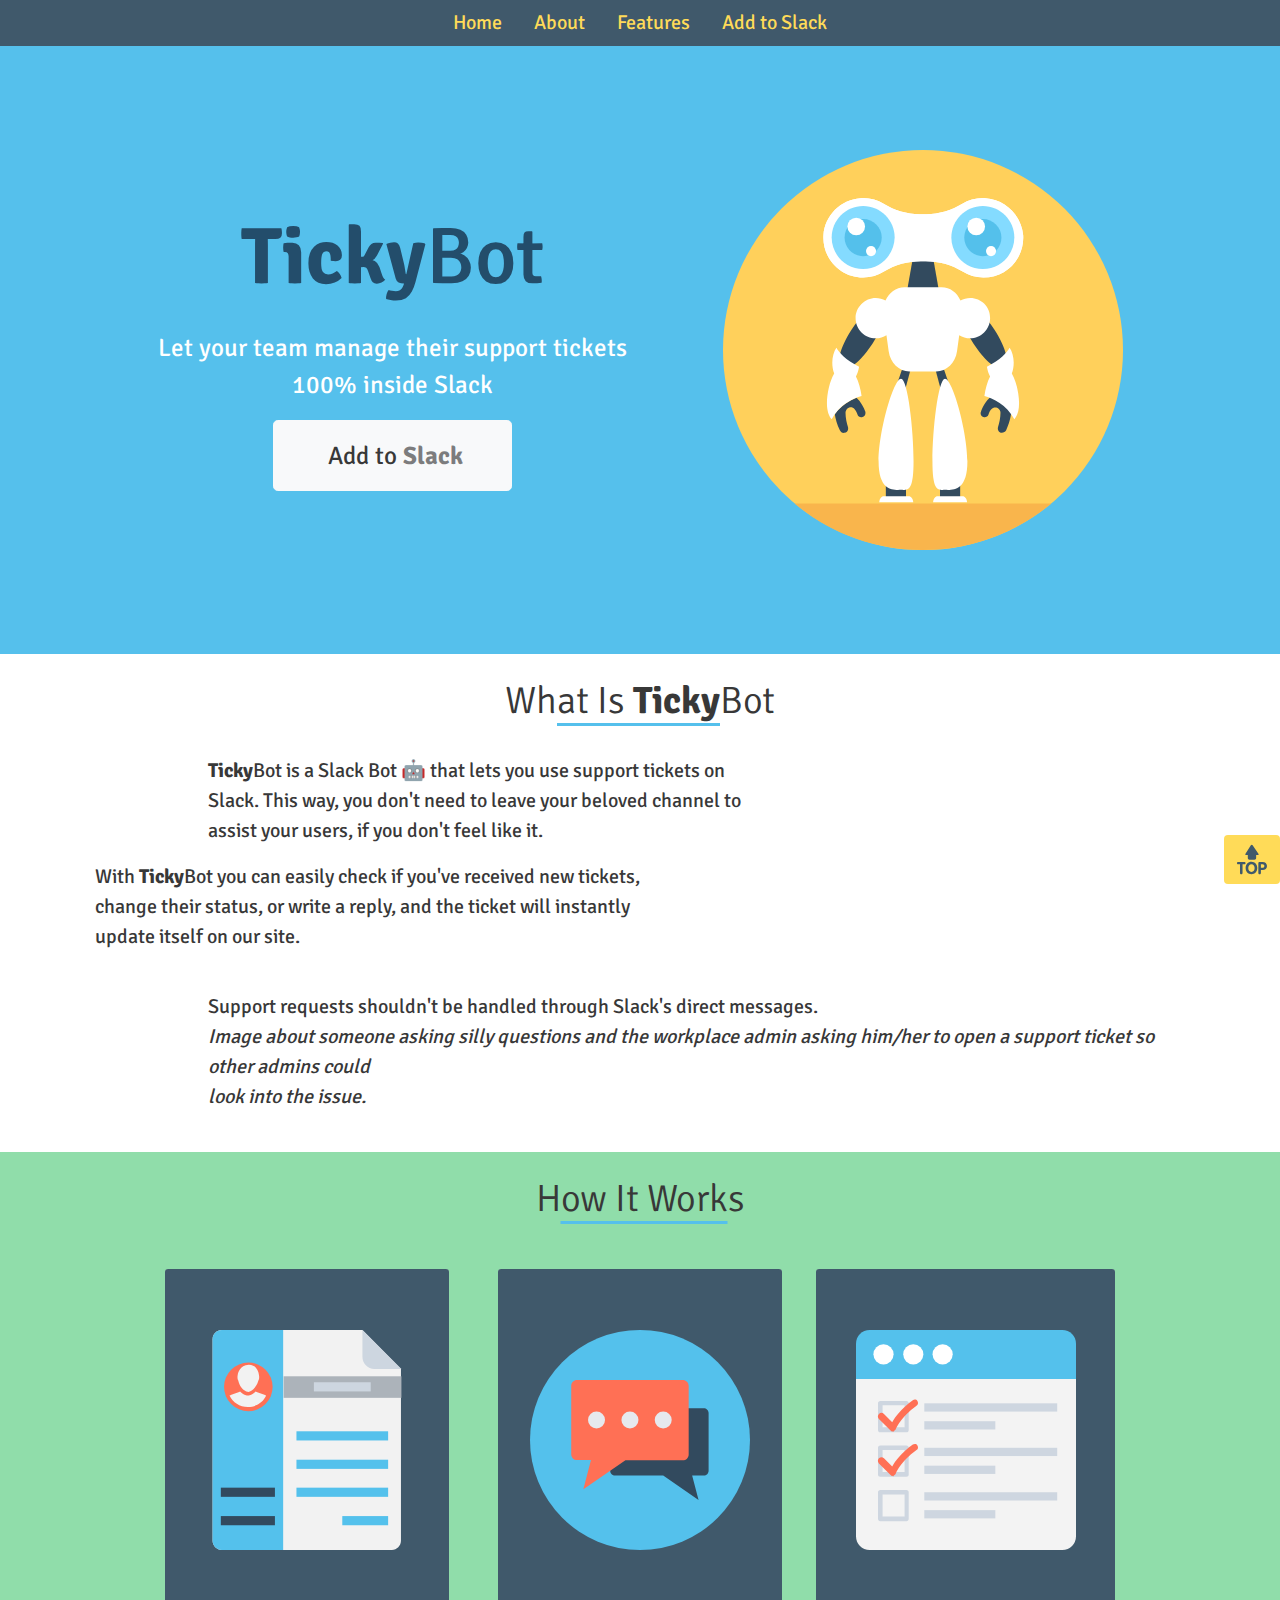
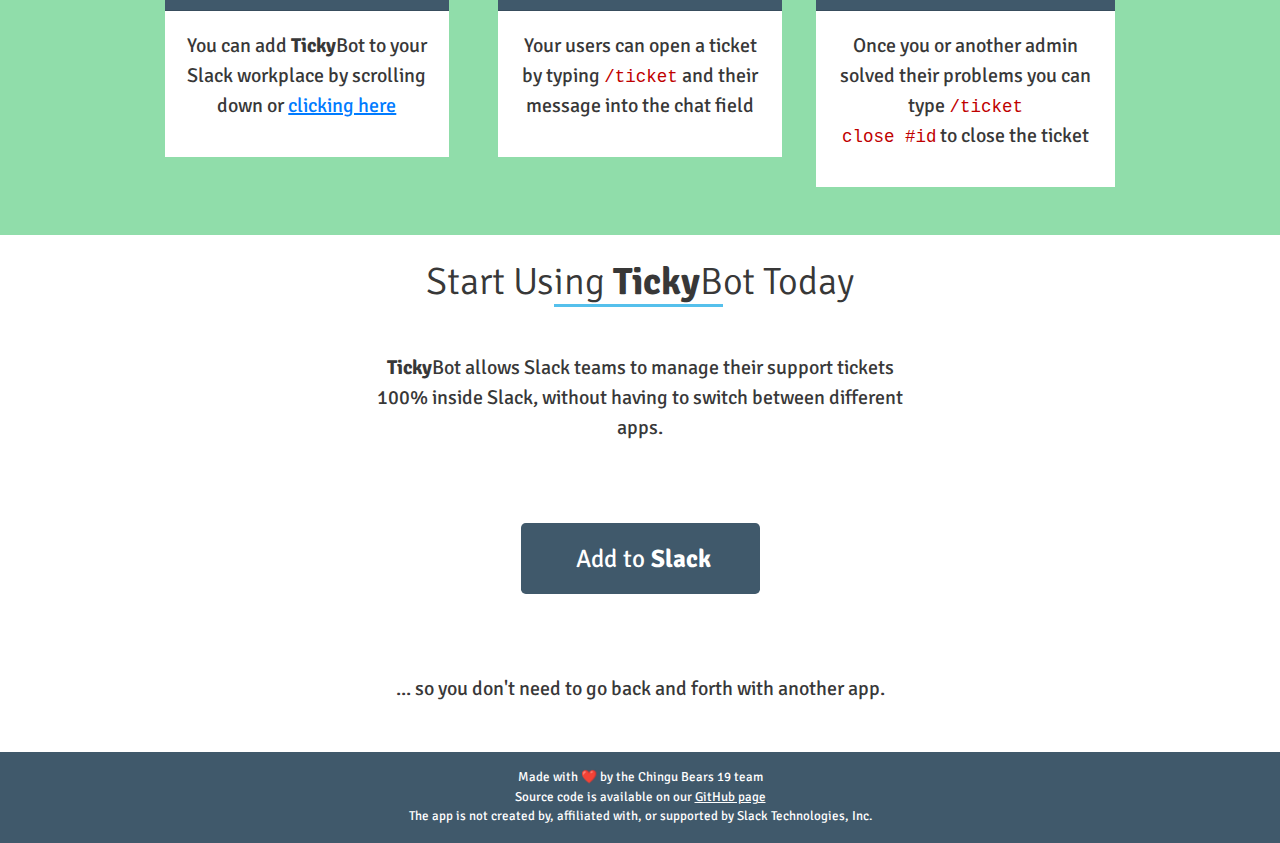
==== index.html @ 97c27455 "added file" ====
<!DOCTYPE html>
<html>
<head>
  <meta charset="utf-8"/>
  <meta name="viewport" content="width=device-width, initial-scale=1, shrink-to-fit=no">
  <link rel="stylesheet" href="https://stackpath.bootstrapcdn.com/bootstrap/4.3.1/css/bootstrap.min.css" integrity="sha384-ggOyR0iXCbMQv3Xipma34MD+dH/1fQ784/j6cY/iJTQUOhcWr7x9JvoRxT2MZw1T" crossorigin="anonymous">
  <link rel="stylesheet" type="text/css" href="style.css">
  <link href="https://fonts.googleapis.com/css?family=Signika:300,600" rel="stylesheet">
  <title>TickyBot - Your Support Ticket Slack Bot</title>
</head>

<body>
<div class="container-fluid">

    <!-- Navigation bar -->
    <div class='row grayblue-background py-0' id='navbar'>
      <div class='col'>
        <nav class="nav justify-content-center font-20">
          <a class='nav-link' href="#home">Home</a>
          <a class='nav-link' href="#about">About</a>
          <a class='nav-link' href="#features">Features</a>
          <a class='nav-link' href="https://chingu-prework.slack.com/oauth/559848241895.f52724d042497f7b19823cac31934ffb5e367deac87d7309b116299316741ff5">Add to Slack</a>
        </nav>
      </div>
    </div>
    <!-- End of navigation bar -->

    <!--Home section -->
    <div class="row blue-background justify-content-center py-6" id="home">
        <!-- First column, slogan-->
        <div class="col-auto text-center align-self-center pr-5">
          <h1 class='mb-4'><span class='font-weight-bold'>Ticky</span>Bot</h1>
          <p class="text-white font-25"> Let your team manage their support tickets<br>
          100% inside Slack</p>
          <a class="btn btn-light btn-lg px-5 py-3 font-25" style="color: #383838;" href="https://chingu-prework.slack.com/oauth/559848241895.f52724d042497f7b19823cac31934ffb5e367deac87d7309b116299316741ff5" role="button">
          <img src="https://tickybott.herokuapp.com/5e594ad76535670e7f227f79c6b72799.svg" alt="" class="smaller-image">   Add to <b class='text-black-50'>Slack</b></a>
        </div>

        <!-- Second column, Tickybot image -->
        <div class='col-auto pl-5 pt-4 pb-4'>
          <img src="tickybot.svg" alt="Tickyboy Robot">
        </div>
    </div>
    <!-- End of home section -->

    <!-- About section -->
    <div class='row py-4' id="about">
      <div class='col'>
        <!-- This column has three rows -->

        <!-- First row -->
        <div class='row mb-4'>
          <div class='col text-center'>
            <h2>Wh<u>at Is <span class='font-weight-bold'>Ticky</span></u>Bot</h2>
          </div>
        </div>

        <!-- Second row -->
        <div class='row font-20 mb-4 px-6'>
          <div class="col-auto pl-6">
            <p class='pl-5'><strong>Ticky</strong>Bot is a Slack Bot 🤖 that lets you use support tickets on<br>
            Slack. This way, you don't need to leave your beloved channel to<br>
            assist your users, if you don't feel like it.</p>
          </div>
          <div class='col-auto'>
            <p>With <b>Ticky</b>Bot you can easily check if you've received new tickets,<br>
            change their status, or write a reply, and the ticket will instantly<br>
            update itself on our site.</p>
          </div>
        </div>

        <!-- Third row -->
        <div class='row px-6'>
          <div class="col font-20 pl-6">
            <p class='mb-0 pl-5'>Support requests shouldn't be handled through Slack's direct messages.</p>
            <p class="font-italic pl-5">Image about someone asking silly questions and the workplace admin 
              asking him/her to open a support ticket so other admins could<br> look into the issue.</p>
          </div>
        </div>

      </div>
    </div>
    <!-- End of about section -->

    <!-- Features section. It should have 3 cards -->
    <div id="features" class="row pt-4 pb-5 text-center green-background">
      <div class="col">

      <!-- First row -->
      <div class="row mb-4">
        <div class='col'>
            <h2>H<u>ow It Work</u>s</h2>
        </div>
      </div>
      
      <!-- Second row -->
      <div class="row font-20 d-flex flex-row flex-wrap row-padding justify-content-between">

          <div class="col h-100 flex-32">
            <!-- <div class="card-deck justify-content-center"> -->

            <div class="card h-100 card-border">
              <div class="card-header card-h grayblue-background">
                <img src="workplace.svg" alt="" class="medium-image">
              </div>
              <div class="card-body card-b">
                <p>You can add <b>Ticky</b>Bot to your Slack workplace by scrolling down or 
                  <span><a href='#get-tb'>clicking here</a></span></p>
              </div>
            </div>
          </div>

          <div class='col h-100 flex-32'>
            <div class="card h-100 card-border">
              <div class='card-header card-h grayblue-background'>
                <img src="bubble.svg" alt="" class="medium-image">
              </div>
              <div class="card-body card-b">
                <p>Your users can open a ticket by typing <code class="red-text">/ticket</code> and their message into the chat field</p>
              </div>
            </div>
          </div>
          
          <div class='col h-100 flex-32 pl-0'>
            <div class="card h-100 card-border">
              <div class='card-header card-h grayblue-background'>
                <img src="tasks.svg" alt="" class="medium-image">
              </div>
              <div class="card-body card-b">
                <p>Once you or another admin solved their problems you can type <code class="red-text">/ticket <br> close #id</code> to close the ticket</p>
              </div>
            </div>

          <!-- </div> -->
          </div>

      </div>

      </div>
    </div>
    <!-- End of features section -->

    <!-- Get tickybot section -->
    <div class="row" id='get-tb'>
      <div class="col text-center">
        <h2 class='mt-4 mb-5'>Start Us<u>ing <span class='font-weight-bold'>Ticky</span>B</u>ot Today</h2>
          <p class='font-20 mb-6'><b>Ticky</b>Bot allows Slack teams to manage their support tickets<br>
          100% inside Slack, without having to switch between different<br> apps.</p>
          <a class="btn grayblue-background btn-lg mb-6 px-5 py-3 font-25" style="color: white;" href="https://chingu-prework.slack.com/oauth/559848241895.f52724d042497f7b19823cac31934ffb5e367deac87d7309b116299316741ff5" role="button">
          <img src="https://tickybott.herokuapp.com/5e594ad76535670e7f227f79c6b72799.svg" alt="" class="smaller-image">   Add to <b>Slack</b></a>
        <p class='font-20 mb-5'>... so you don't need to go back and forth with another app.</p>
      </div>
    </div>
    <!-- End of get tickybot section -->

    <!-- Footer section -->
    <div class='row pt-3  grayblue-background'>
      <div  id="footer" class="col text-center text-white">
        <p class='font-13'>Made with ❤️ by the Chingu Bears 19 team<br>
        Source code is available on our <a href="#" class='text-white und'>GitHub page</a><br>
        The app is not created by, affiliated with, or supported by Slack Technologies, Inc.</p>
      </div>
    </div>
    <!-- End of footer section -->

    <!-- Button that takes to the top -->
    <div class='row fixed-bottom pb-3 ml-3'>
      <div class='col d-flex justify-content-end'>
        <a class='btn yellow-bg' href='#navbar'><img src='top.svg' alt='Button to the top' class='xs-image'></a>
      </div>
    </div>


</div>

<script src="https://code.jquery.com/jquery-3.2.1.slim.min.js" integrity="sha384-KJ3o2DKtIkvYIK3UENzmM7KCkRr/rE9/Qpg6aAZGJwFDMVNA/GpGFF93hXpG5KkN" crossorigin="anonymous"></script>
<script src="https://cdnjs.cloudflare.com/ajax/libs/popper.js/1.12.9/umd/popper.min.js" integrity="sha384-ApNbgh9B+Y1QKtv3Rn7W3mgPxhU9K/ScQsAP7hUibX39j7fakFPskvXusvfa0b4Q" crossorigin="anonymous"></script>
<script src="https://maxcdn.bootstrapcdn.com/bootstrap/4.0.0/js/bootstrap.min.js" integrity="sha384-JZR6Spejh4U02d8jOt6vLEHfe/JQGiRRSQQxSfFWpi1MquVdAyjUar5+76PVCmYl" crossorigin="anonymous"></script>
</body>
</html>
---- style.css ----
.blue-background {
  background-color: #55c0ec;
}

.green-background {
  background-color: #90ddaa;
}

.grayblue-background {
  background-color: #40596b;
}

body {
  color: #383838;
  font-family: Signika, Roboto, Helvetica;
}

nav a:link, nav a:visited {
  color: #ffdb58;
  text-decoration: none;

}

nav a:hover {
  color: white;
  text-decoration: none;
}

h1 {
  color: #537492;
  color: #234d6b;
  font-size: 80px;
}

h2 {
  font-size: 38px;
  font-weight: 300;
}

.font-25 {
  font-size: 25px !important;
}

.font-20 {
  font-size: 20px !important;
}

.font-13 {
  font-size: 13px !important;
} 

.red-text {
  color: #bf0000;
}

.xs-image {
  width: 30px;
  height: 35px;
}

.smaller-image {
  width: 40px;
}

.medium-image {
  width: 220px;
}

u {
  text-decoration-color: #55c0ec;
  text-underline-position: under;
}

.und {
  text-decoration: underline !important;
  text-decoration-color: #fff !important;
}

.yellow-bg {
  background-color: #ffdb58
}

.row-padding {
  padding: 1rem 12% 0;
}

.flex-32 {
  flex: 0 0 32%;
}

.card-border {
 border: none;
 border-radius: .25rem .25rem 0 0;
}

.card-h {
  height: 342px;
  display: flex;
  justify-content: center;
  align-items: center;
}

.card-b {
  border-radius: 0;
  flex: 0 0 20%;
}

span a:link {
  text-decoration: underline;
}

/*
* {
  border: 1px solid red !important;
} 
*/
.pt-6,
.py-6 {
  padding-top: 5rem !important;
}

.pr-6,
.px-6 {
  padding-right: 5rem !important;
}

.pb-6,
.py-6 {
  padding-bottom: 5rem !important;
}

.pl-6,
.px-6 {
  padding-left: 5rem !important;
}

.mt-6,
.my-6 {
  margin-top: 5rem !important;
}

.mr-6,
.mx-6 {
  margin-right: 5rem !important;
}

.mb-6,
.my-6 {
  margin-bottom: 5rem !important;
}

.ml-6,
.mx-6 {
  margin-left: 5rem !important;
}
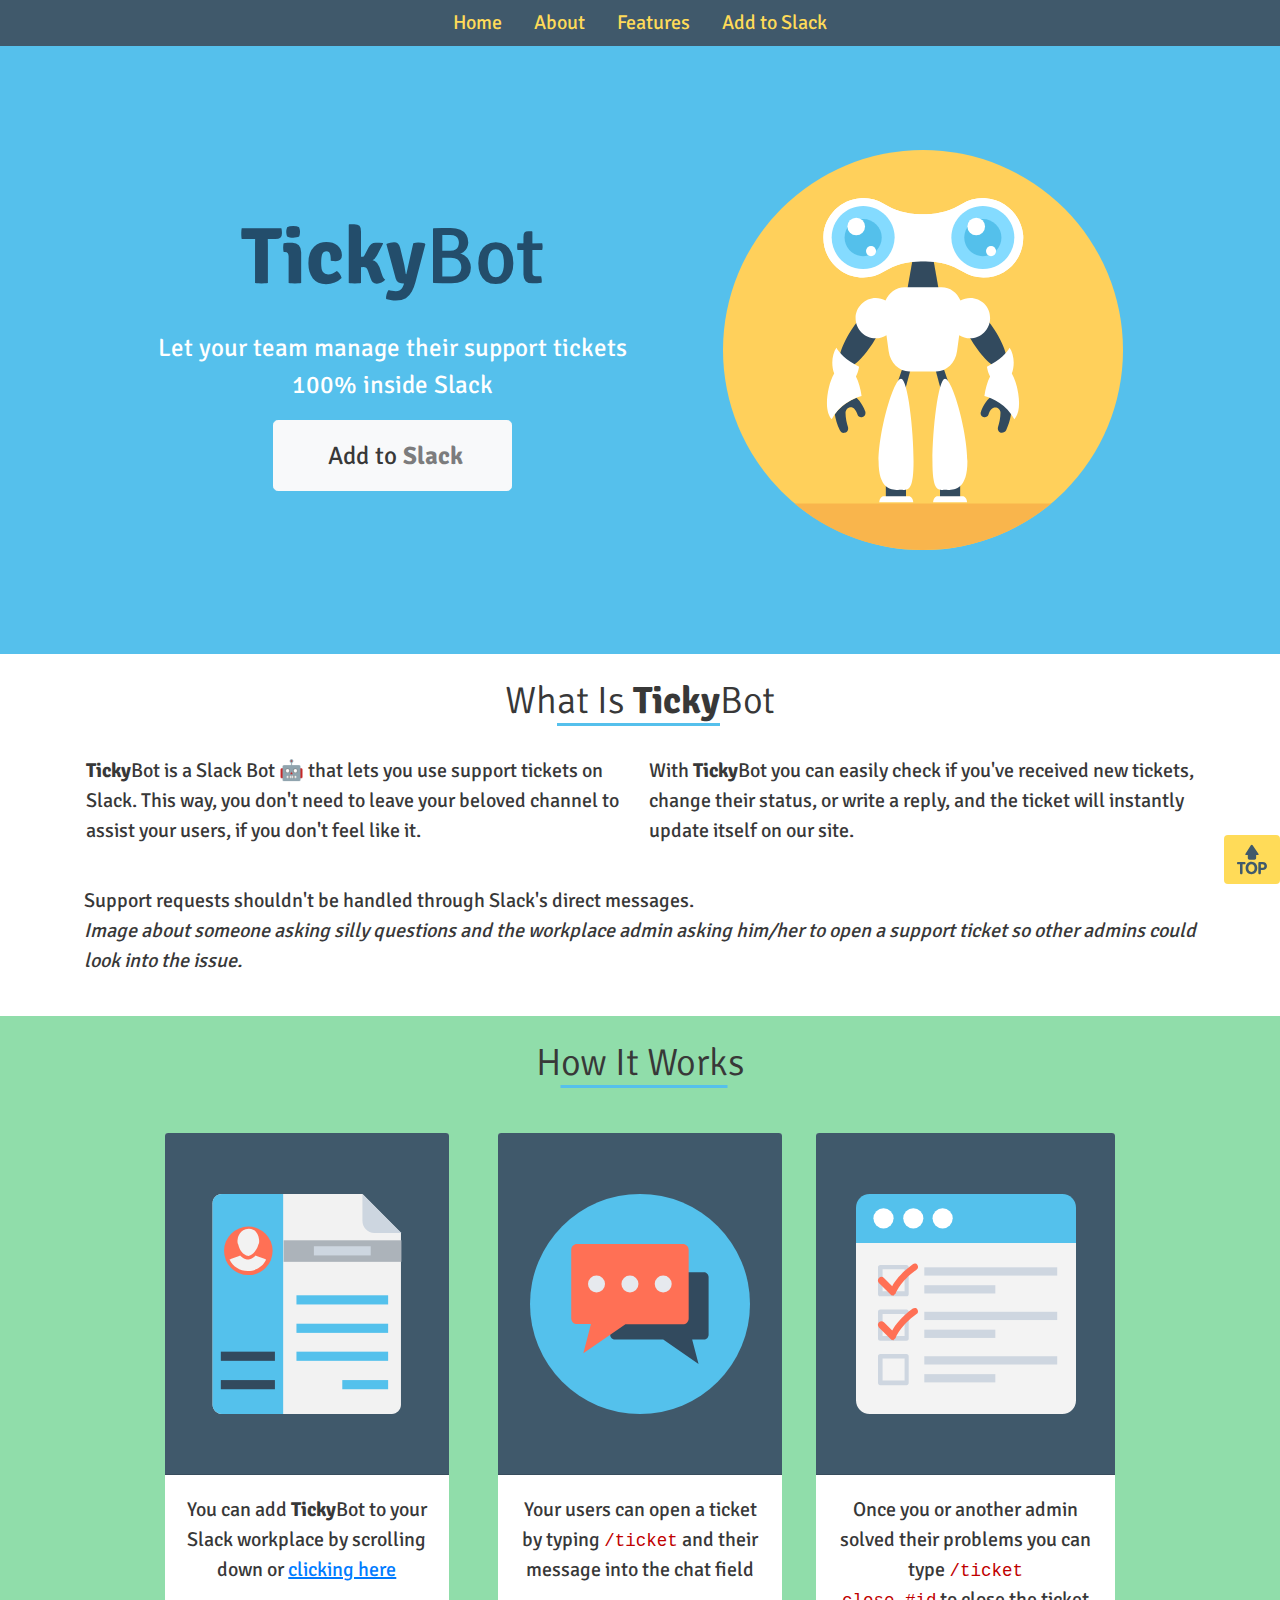
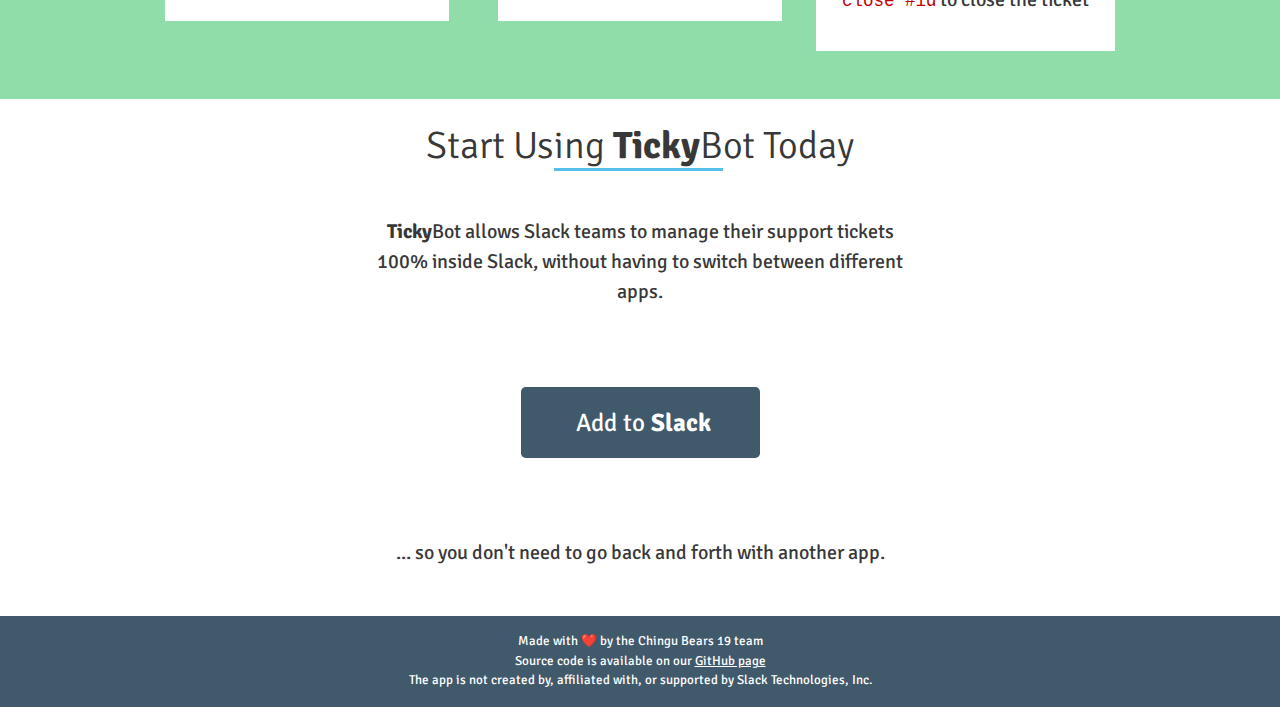
==== commit 9157cc9e: "Added js file to manage clicks on buttons" ====
--- a/index.html
+++ b/index.html
@@ -32,8 +32,9 @@
           <h1 class='mb-4'><span class='font-weight-bold'>Ticky</span>Bot</h1>
           <p class="text-white font-25"> Let your team manage their support tickets<br>
           100% inside Slack</p>
-          <a class="btn btn-light btn-lg px-5 py-3 font-25" style="color: #383838;" href="https://chingu-prework.slack.com/oauth/559848241895.f52724d042497f7b19823cac31934ffb5e367deac87d7309b116299316741ff5" role="button">
-          <img src="https://tickybott.herokuapp.com/5e594ad76535670e7f227f79c6b72799.svg" alt="" class="smaller-image">   Add to <b class='text-black-50'>Slack</b></a>
+          <a class="btn btn-light btn-lg px-5 py-3 font-25" id='bt-slack1' style="color: #383838;" role="button">
+          <img src="https://tickybott.herokuapp.com/5e594ad76535670e7f227f79c6b72799.svg" alt="" class="smaller-image">   
+          Add to <b class='text-black-50'>Slack</b></a>
         </div>
 
         <!-- Second column, Tickybot image -->
@@ -56,9 +57,9 @@
         </div>
 
         <!-- Second row -->
-        <div class='row font-20 mb-4 px-6'>
-          <div class="col-auto pl-6">
-            <p class='pl-5'><strong>Ticky</strong>Bot is a Slack Bot 🤖 that lets you use support tickets on<br>
+        <div class='row font-20 d-flex flex-row flex-wrap justify-content-center mb-4'>
+          <div class="col-auto">
+            <p><strong>Ticky</strong>Bot is a Slack Bot 🤖 that lets you use support tickets on<br>
             Slack. This way, you don't need to leave your beloved channel to<br>
             assist your users, if you don't feel like it.</p>
           </div>
@@ -70,10 +71,10 @@
         </div>
 
         <!-- Third row -->
-        <div class='row px-6'>
-          <div class="col font-20 pl-6">
-            <p class='mb-0 pl-5'>Support requests shouldn't be handled through Slack's direct messages.</p>
-            <p class="font-italic pl-5">Image about someone asking silly questions and the workplace admin 
+        <div class='row d-flex flex-row flex-wrap justify-content-center'>
+          <div class="col-auto font-20">
+            <p class='mb-0'>Support requests shouldn't be handled through Slack's direct messages.</p>
+            <p class="font-italic">Image about someone asking silly questions and the workplace admin 
               asking him/her to open a support ticket so other admins could<br> look into the issue.</p>
           </div>
         </div>
@@ -146,7 +147,7 @@
         <h2 class='mt-4 mb-5'>Start Us<u>ing <span class='font-weight-bold'>Ticky</span>B</u>ot Today</h2>
           <p class='font-20 mb-6'><b>Ticky</b>Bot allows Slack teams to manage their support tickets<br>
           100% inside Slack, without having to switch between different<br> apps.</p>
-          <a class="btn grayblue-background btn-lg mb-6 px-5 py-3 font-25" style="color: white;" href="https://chingu-prework.slack.com/oauth/559848241895.f52724d042497f7b19823cac31934ffb5e367deac87d7309b116299316741ff5" role="button">
+          <a class="btn grayblue-background btn-lg mb-6 px-5 py-3 font-25" style="color: white;" id="bt-slack2" role="button">
           <img src="https://tickybott.herokuapp.com/5e594ad76535670e7f227f79c6b72799.svg" alt="" class="smaller-image">   Add to <b>Slack</b></a>
         <p class='font-20 mb-5'>... so you don't need to go back and forth with another app.</p>
       </div>
@@ -176,5 +177,6 @@
 <script src="https://code.jquery.com/jquery-3.2.1.slim.min.js" integrity="sha384-KJ3o2DKtIkvYIK3UENzmM7KCkRr/rE9/Qpg6aAZGJwFDMVNA/GpGFF93hXpG5KkN" crossorigin="anonymous"></script>
 <script src="https://cdnjs.cloudflare.com/ajax/libs/popper.js/1.12.9/umd/popper.min.js" integrity="sha384-ApNbgh9B+Y1QKtv3Rn7W3mgPxhU9K/ScQsAP7hUibX39j7fakFPskvXusvfa0b4Q" crossorigin="anonymous"></script>
 <script src="https://maxcdn.bootstrapcdn.com/bootstrap/4.0.0/js/bootstrap.min.js" integrity="sha384-JZR6Spejh4U02d8jOt6vLEHfe/JQGiRRSQQxSfFWpi1MquVdAyjUar5+76PVCmYl" crossorigin="anonymous"></script>
+<script src="myscript.js"></script> 
 </body>
 </html>--- a/style.css
+++ b/style.css
@@ -109,11 +109,6 @@
   text-decoration: underline;
 }
 
-/*
-* {
-  border: 1px solid red !important;
-} 
-*/
 .pt-6,
 .py-6 {
   padding-top: 5rem !important;
